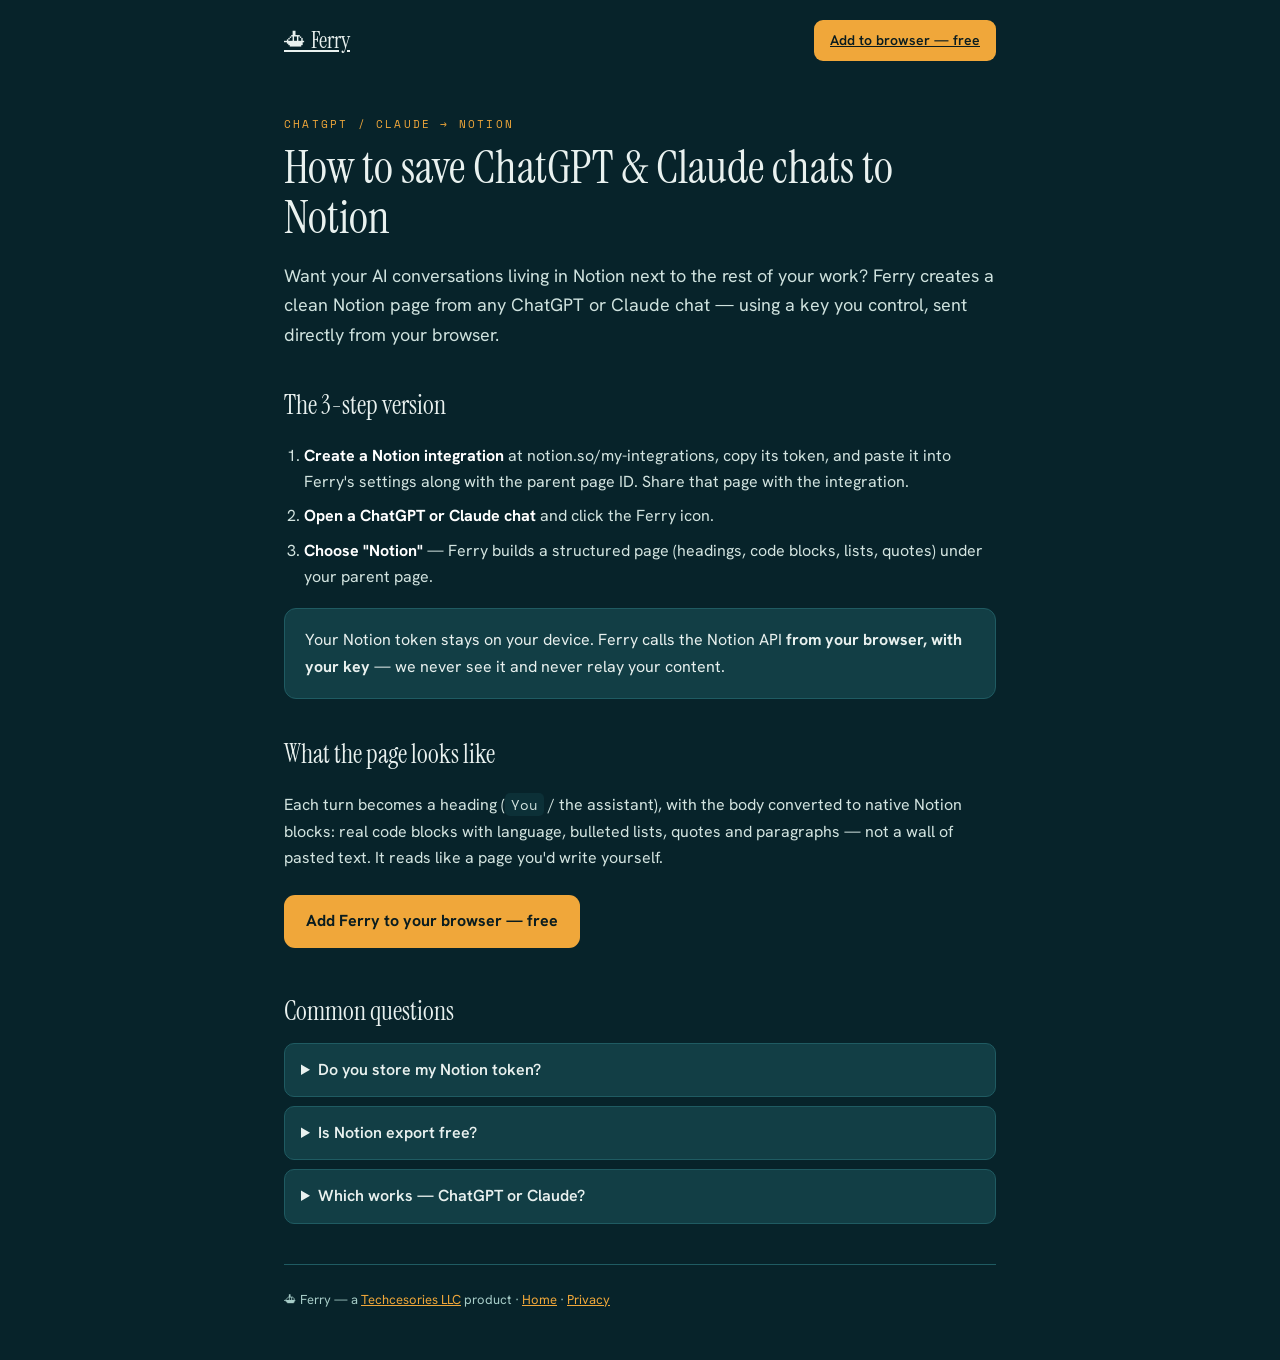
==== chatgpt-claude-to-notion/index.html @ ab5e30da "Add files via upload" ====
<!doctype html><html lang="en"><head><meta charset="utf-8"><meta name="viewport" content="width=device-width, initial-scale=1">
<title>How to Save ChatGPT & Claude Chats to Notion (2026) — Ferry</title><meta name="description" content="Send ChatGPT and Claude conversations straight into Notion as clean pages — headings, code and lists preserved. Uses your own Notion key, from your browser.">
<link href="https://fonts.googleapis.com/css2?family=Instrument+Serif:ital@0;1&family=Hanken+Grotesk:wght@400;500;600;700&family=Space+Mono&display=swap" rel="stylesheet">
<style>
:root{--abyss:#07232a;--deep:#0c3037;--hull:#123e45;--chart:#1f5b62;--foam:#a7cdc8;--beacon:#f0a73a;--ink:#0a1c1f;
--disp:"Instrument Serif",Georgia,serif;--body:"Hanken Grotesk",system-ui,sans-serif;--mono:"Space Mono",monospace}
*{box-sizing:border-box}body{margin:0;background:var(--abyss);color:#e9f1ef;font-family:var(--body);line-height:1.65}
a{color:var(--beacon)}.wrap{max-width:760px;margin:0 auto;padding:0 24px}
.nav{display:flex;justify-content:space-between;align-items:center;padding:20px 0}
.brand{font-family:var(--disp);font-size:23px}.brand a{color:#e9f1ef}
.nav .cta{background:var(--beacon);color:var(--ink);padding:9px 16px;border-radius:9px;font-weight:600;font-size:14px}
.eyebrow{font-family:var(--mono);text-transform:uppercase;letter-spacing:.2em;font-size:11px;color:var(--beacon);margin:34px 0 10px}
h1{font-family:var(--disp);font-weight:400;font-size:clamp(30px,5vw,46px);line-height:1.08;margin:0 0 14px}
h2{font-family:var(--disp);font-weight:400;font-size:26px;margin:34px 0 10px}
p,li{color:#d3e4e0;font-size:16px}.lead{font-size:18px;color:#cfe2de}
ol{padding-left:20px}ol li{margin:8px 0}
.step b{color:#fff}
.box{background:var(--hull);border:1px solid var(--chart);border-radius:12px;padding:18px 20px;margin:18px 0}
.cta-big{display:inline-block;background:var(--beacon);color:var(--ink);font-weight:700;padding:13px 22px;border-radius:11px;margin:8px 0;text-decoration:none}
code{font-family:var(--mono);background:#0c3037;padding:1px 6px;border-radius:5px;font-size:.9em}
.foot{border-top:1px solid var(--chart);margin-top:40px;padding:24px 0 50px;color:var(--foam);font-size:13px}
details{background:var(--hull);border:1px solid var(--chart);border-radius:10px;padding:13px 16px;margin:9px 0}
summary{cursor:pointer;font-weight:600}details p{margin:9px 0 0;font-size:15px}
</style></head><body><div class="wrap">
<nav class="nav"><span class="brand"><a href="/">⛴ Ferry</a></span><a class="cta" href="/#get">Add to browser — free</a></nav><p class="eyebrow">ChatGPT / Claude → Notion</p><h1>How to save ChatGPT & Claude chats to Notion</h1><p class="lead">Want your AI conversations living in Notion next to the rest of your work? Ferry creates a clean Notion page from any ChatGPT or Claude chat — using a key you control, sent directly from your browser.</p>
<h2>The 3-step version</h2>
<ol>
<li class="step"><b>Create a Notion integration</b> at notion.so/my-integrations, copy its token, and paste it into Ferry's settings along with the parent page ID. Share that page with the integration.</li>
<li class="step"><b>Open a ChatGPT or Claude chat</b> and click the Ferry icon.</li>
<li class="step"><b>Choose "Notion"</b> — Ferry builds a structured page (headings, code blocks, lists, quotes) under your parent page.</li>
</ol>
<div class="box">Your Notion token stays on your device. Ferry calls the Notion API <b>from your browser, with your key</b> — we never see it and never relay your content.</div>
<h2>What the page looks like</h2>
<p>Each turn becomes a heading (<code>You</code> / the assistant), with the body converted to native Notion blocks: real code blocks with language, bulleted lists, quotes and paragraphs — not a wall of pasted text. It reads like a page you'd write yourself.</p>
<a class="cta-big" href="/#get">Add Ferry to your browser — free</a>
<h2>Common questions</h2>
<details><summary>Do you store my Notion token?</summary><p>No. It's saved locally in the extension and used only to call Notion at your request. It never reaches us.</p></details>
<details><summary>Is Notion export free?</summary><p>Integrations (Notion and GitHub) are part of the one-time $19 Pro upgrade. Single-chat Markdown export is free.</p></details>
<details><summary>Which works — ChatGPT or Claude?</summary><p>Both. Ferry reads both platforms and exports them the same clean way.</p></details><div class="foot">⛴ Ferry — a <a href="https://techcesories.com">Techcesories LLC</a> product · <a href="/">Home</a> · <a href="/privacy">Privacy</a></div></div></body></html>
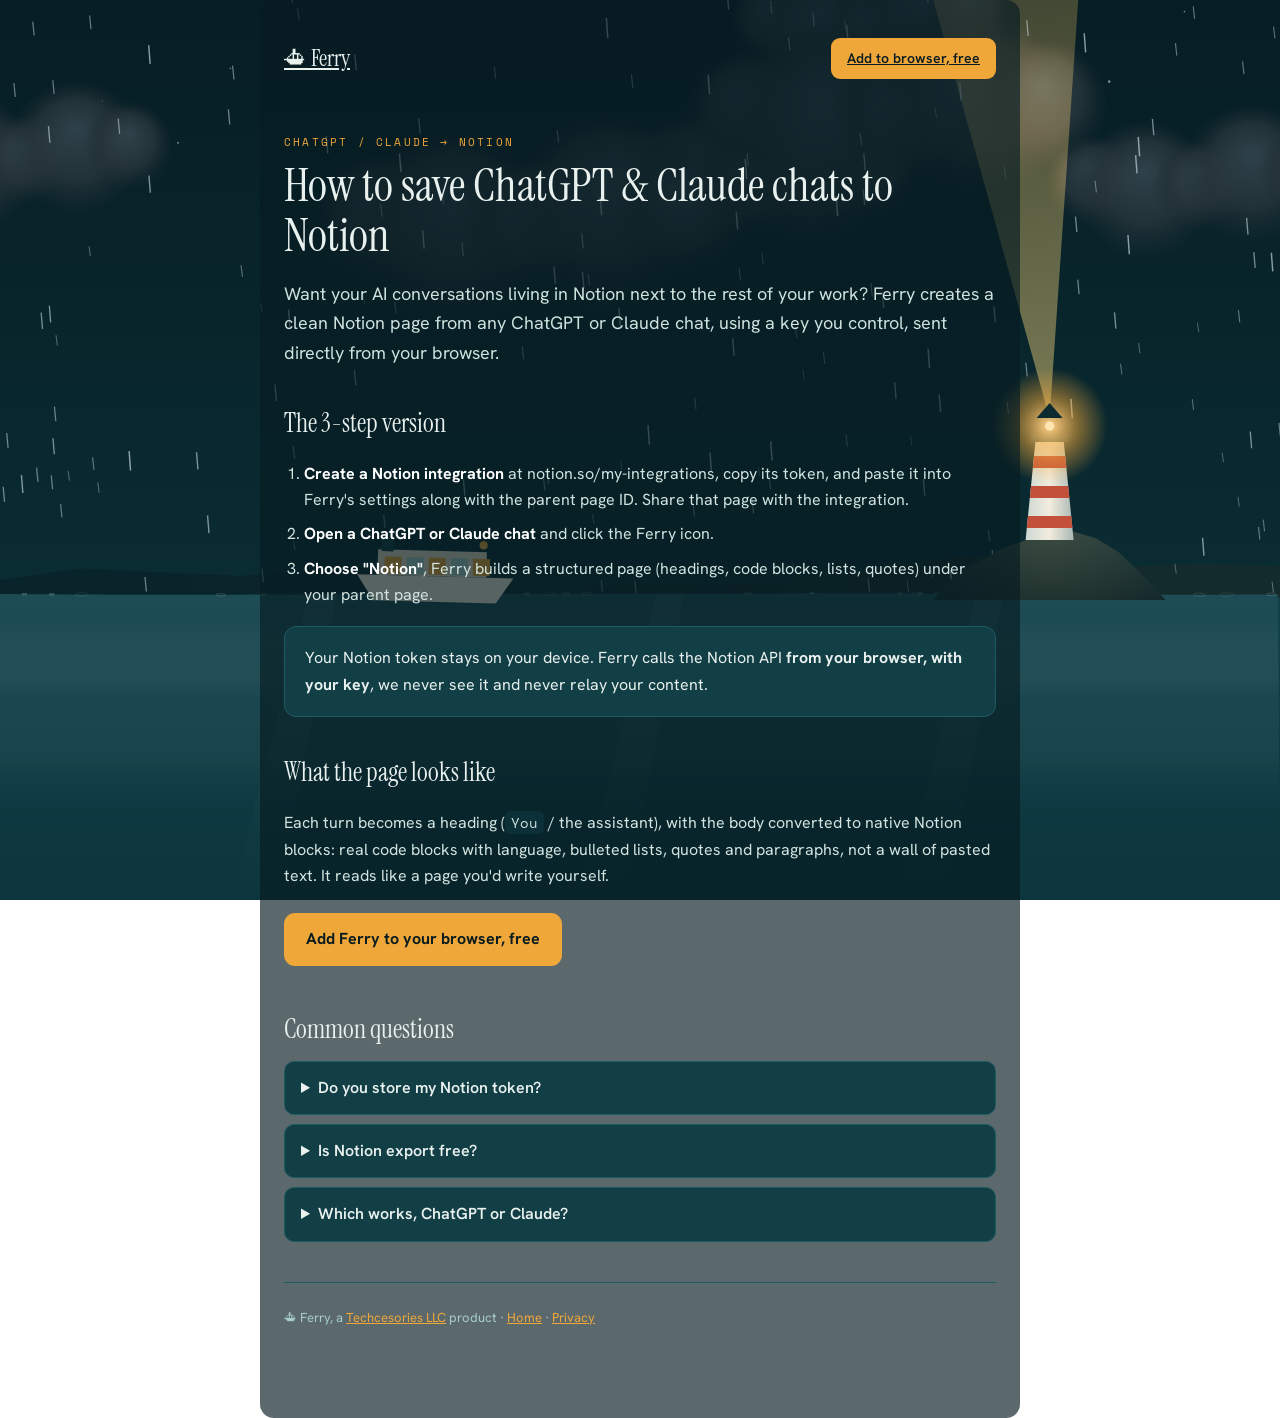
==== commit dec011e6: "updated site" ====
--- a/chatgpt-claude-to-notion/index.html
+++ b/chatgpt-claude-to-notion/index.html
@@ -1,11 +1,11 @@
 <!doctype html><html lang="en"><head><meta charset="utf-8"><meta name="viewport" content="width=device-width, initial-scale=1">
-<title>How to Save ChatGPT & Claude Chats to Notion (2026) — Ferry</title><meta name="description" content="Send ChatGPT and Claude conversations straight into Notion as clean pages — headings, code and lists preserved. Uses your own Notion key, from your browser.">
+<title>How to Save ChatGPT & Claude Chats to Notion (2026) | Ferry</title><meta name="description" content="Send ChatGPT and Claude conversations straight into Notion as clean pages, headings, code and lists preserved. Uses your own Notion key, from your browser.">
 <link href="https://fonts.googleapis.com/css2?family=Instrument+Serif:ital@0;1&family=Hanken+Grotesk:wght@400;500;600;700&family=Space+Mono&display=swap" rel="stylesheet">
 <style>
 :root{--abyss:#07232a;--deep:#0c3037;--hull:#123e45;--chart:#1f5b62;--foam:#a7cdc8;--beacon:#f0a73a;--ink:#0a1c1f;
 --disp:"Instrument Serif",Georgia,serif;--body:"Hanken Grotesk",system-ui,sans-serif;--mono:"Space Mono",monospace}
-*{box-sizing:border-box}body{margin:0;background:var(--abyss);color:#e9f1ef;font-family:var(--body);line-height:1.65}
-a{color:var(--beacon)}.wrap{max-width:760px;margin:0 auto;padding:0 24px}
+*{box-sizing:border-box}body{margin:0;background:transparent;color:#e9f1ef;font-family:var(--body);line-height:1.65}
+a{color:var(--beacon)}.wrap{max-width:760px;margin:0 auto;padding:18px 24px 40px;background:rgba(7,28,34,.66);border-radius:14px}
 .nav{display:flex;justify-content:space-between;align-items:center;padding:20px 0}
 .brand{font-family:var(--disp);font-size:23px}.brand a{color:#e9f1ef}
 .nav .cta{background:var(--beacon);color:var(--ink);padding:9px 16px;border-radius:9px;font-weight:600;font-size:14px}
@@ -21,19 +21,19 @@
 .foot{border-top:1px solid var(--chart);margin-top:40px;padding:24px 0 50px;color:var(--foam);font-size:13px}
 details{background:var(--hull);border:1px solid var(--chart);border-radius:10px;padding:13px 16px;margin:9px 0}
 summary{cursor:pointer;font-weight:600}details p{margin:9px 0 0;font-size:15px}
-</style></head><body><div class="wrap">
-<nav class="nav"><span class="brand"><a href="/">⛴ Ferry</a></span><a class="cta" href="/#get">Add to browser — free</a></nav><p class="eyebrow">ChatGPT / Claude → Notion</p><h1>How to save ChatGPT & Claude chats to Notion</h1><p class="lead">Want your AI conversations living in Notion next to the rest of your work? Ferry creates a clean Notion page from any ChatGPT or Claude chat — using a key you control, sent directly from your browser.</p>
+</style><link rel="stylesheet" href="/sea.css"></head><body><canvas class="seascape" id="seaCanvas" aria-hidden="true"></canvas><div id="cursorLight" aria-hidden="true"></div><div id="stormFlash" aria-hidden="true"></div><div class="wrap">
+<nav class="nav"><span class="brand"><a href="/">⛴ Ferry</a></span><a class="cta" href="/#get">Add to browser, free</a></nav><p class="eyebrow">ChatGPT / Claude → Notion</p><h1>How to save ChatGPT & Claude chats to Notion</h1><p class="lead">Want your AI conversations living in Notion next to the rest of your work? Ferry creates a clean Notion page from any ChatGPT or Claude chat, using a key you control, sent directly from your browser.</p>
 <h2>The 3-step version</h2>
 <ol>
 <li class="step"><b>Create a Notion integration</b> at notion.so/my-integrations, copy its token, and paste it into Ferry's settings along with the parent page ID. Share that page with the integration.</li>
 <li class="step"><b>Open a ChatGPT or Claude chat</b> and click the Ferry icon.</li>
-<li class="step"><b>Choose "Notion"</b> — Ferry builds a structured page (headings, code blocks, lists, quotes) under your parent page.</li>
+<li class="step"><b>Choose "Notion"</b>, Ferry builds a structured page (headings, code blocks, lists, quotes) under your parent page.</li>
 </ol>
-<div class="box">Your Notion token stays on your device. Ferry calls the Notion API <b>from your browser, with your key</b> — we never see it and never relay your content.</div>
+<div class="box">Your Notion token stays on your device. Ferry calls the Notion API <b>from your browser, with your key</b>, we never see it and never relay your content.</div>
 <h2>What the page looks like</h2>
-<p>Each turn becomes a heading (<code>You</code> / the assistant), with the body converted to native Notion blocks: real code blocks with language, bulleted lists, quotes and paragraphs — not a wall of pasted text. It reads like a page you'd write yourself.</p>
-<a class="cta-big" href="/#get">Add Ferry to your browser — free</a>
+<p>Each turn becomes a heading (<code>You</code> / the assistant), with the body converted to native Notion blocks: real code blocks with language, bulleted lists, quotes and paragraphs, not a wall of pasted text. It reads like a page you'd write yourself.</p>
+<a class="cta-big" href="/#get">Add Ferry to your browser, free</a>
 <h2>Common questions</h2>
 <details><summary>Do you store my Notion token?</summary><p>No. It's saved locally in the extension and used only to call Notion at your request. It never reaches us.</p></details>
-<details><summary>Is Notion export free?</summary><p>Integrations (Notion and GitHub) are part of the one-time $19 Pro upgrade. Single-chat Markdown export is free.</p></details>
-<details><summary>Which works — ChatGPT or Claude?</summary><p>Both. Ferry reads both platforms and exports them the same clean way.</p></details><div class="foot">⛴ Ferry — a <a href="https://techcesories.com">Techcesories LLC</a> product · <a href="/">Home</a> · <a href="/privacy">Privacy</a></div></div></body></html>+<details><summary>Is Notion export free?</summary><p>Integrations with Notion and GitHub are part of Ferry Pro, from $2.99 a month or $14.99 a year. Exporting a single chat to Markdown is free.</p></details>
+<details><summary>Which works, ChatGPT or Claude?</summary><p>Both. Ferry reads both platforms and exports them the same clean way.</p></details><div class="foot">⛴ Ferry, a <a href="https://techcesories.com">Techcesories LLC</a> product · <a href="/">Home</a> · <a href="/privacy">Privacy</a></div></div><script src="/sea.js" defer></script></body></html>
--- a/sea.css
+++ b/sea.css
@@ -0,0 +1,14 @@
+/* Ferry — shared animated sea background (persists across all pages) */
+.seascape{position:fixed;inset:0;width:100vw;height:100vh;z-index:0;pointer-events:none}
+#cursorLight{position:fixed;inset:0;z-index:60;pointer-events:none;opacity:0;transition:opacity .35s ease;
+  mix-blend-mode:screen;
+  background:radial-gradient(circle 100px at var(--mx,-200px) var(--my,-200px),
+    rgba(245,228,180,.22),rgba(240,210,150,.08) 45%,rgba(240,210,150,0) 72%)}
+#stormFlash{position:fixed;inset:0;z-index:61;pointer-events:none;opacity:0;
+  mix-blend-mode:screen;background:rgba(150,185,210,.85)}
+/* content floats above the sea */
+.wrap,.card,main,header,footer,section{position:relative;z-index:1}
+
+/* mobile / touch */
+html,body{overflow-x:hidden;max-width:100%}
+@media (pointer:coarse){#cursorLight,#stormFlash{display:none!important}}
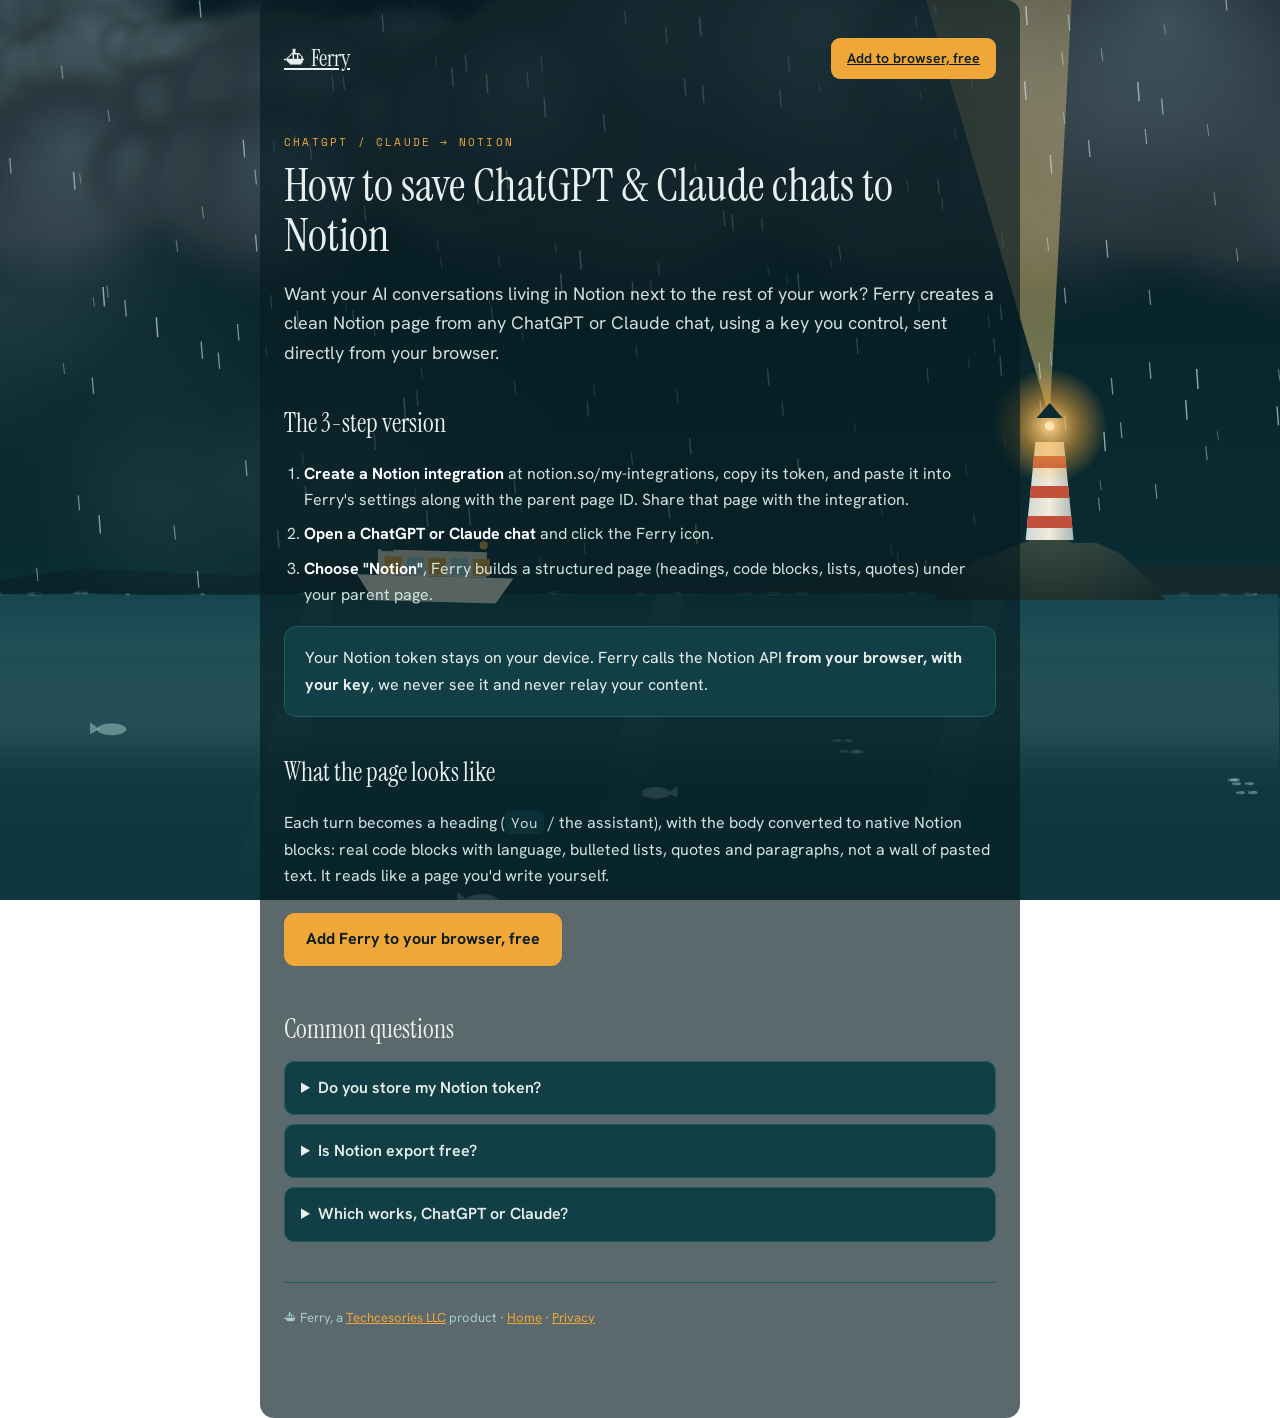
==== commit 96b00405: "updated prices" ====
--- a/chatgpt-claude-to-notion/index.html
+++ b/chatgpt-claude-to-notion/index.html
@@ -21,7 +21,7 @@
 .foot{border-top:1px solid var(--chart);margin-top:40px;padding:24px 0 50px;color:var(--foam);font-size:13px}
 details{background:var(--hull);border:1px solid var(--chart);border-radius:10px;padding:13px 16px;margin:9px 0}
 summary{cursor:pointer;font-weight:600}details p{margin:9px 0 0;font-size:15px}
-</style><link rel="stylesheet" href="/sea.css"></head><body><canvas class="seascape" id="seaCanvas" aria-hidden="true"></canvas><div id="cursorLight" aria-hidden="true"></div><div id="stormFlash" aria-hidden="true"></div><div class="wrap">
+</style><link rel="stylesheet" href="/sea.css"></head><body><canvas class="seascape" id="seaCanvas" aria-hidden="true"></canvas><div id="seaDim" aria-hidden="true"></div><div id="cursorLight" aria-hidden="true"></div><div id="stormFlash" aria-hidden="true"></div><div class="wrap">
 <nav class="nav"><span class="brand"><a href="/">⛴ Ferry</a></span><a class="cta" href="/#get">Add to browser, free</a></nav><p class="eyebrow">ChatGPT / Claude → Notion</p><h1>How to save ChatGPT & Claude chats to Notion</h1><p class="lead">Want your AI conversations living in Notion next to the rest of your work? Ferry creates a clean Notion page from any ChatGPT or Claude chat, using a key you control, sent directly from your browser.</p>
 <h2>The 3-step version</h2>
 <ol>
@@ -35,5 +35,5 @@
 <a class="cta-big" href="/#get">Add Ferry to your browser, free</a>
 <h2>Common questions</h2>
 <details><summary>Do you store my Notion token?</summary><p>No. It's saved locally in the extension and used only to call Notion at your request. It never reaches us.</p></details>
-<details><summary>Is Notion export free?</summary><p>Integrations with Notion and GitHub are part of Ferry Pro, from $2.99 a month or $14.99 a year. Exporting a single chat to Markdown is free.</p></details>
+<details><summary>Is Notion export free?</summary><p>Integrations with Notion and GitHub are part of Ferry Pro, from $2.99 a month or $19.99 a year. Exporting a single chat to Markdown is free.</p></details>
 <details><summary>Which works, ChatGPT or Claude?</summary><p>Both. Ferry reads both platforms and exports them the same clean way.</p></details><div class="foot">⛴ Ferry, a <a href="https://techcesories.com">Techcesories LLC</a> product · <a href="/">Home</a> · <a href="/privacy">Privacy</a></div></div><script src="/sea.js" defer></script></body></html>
